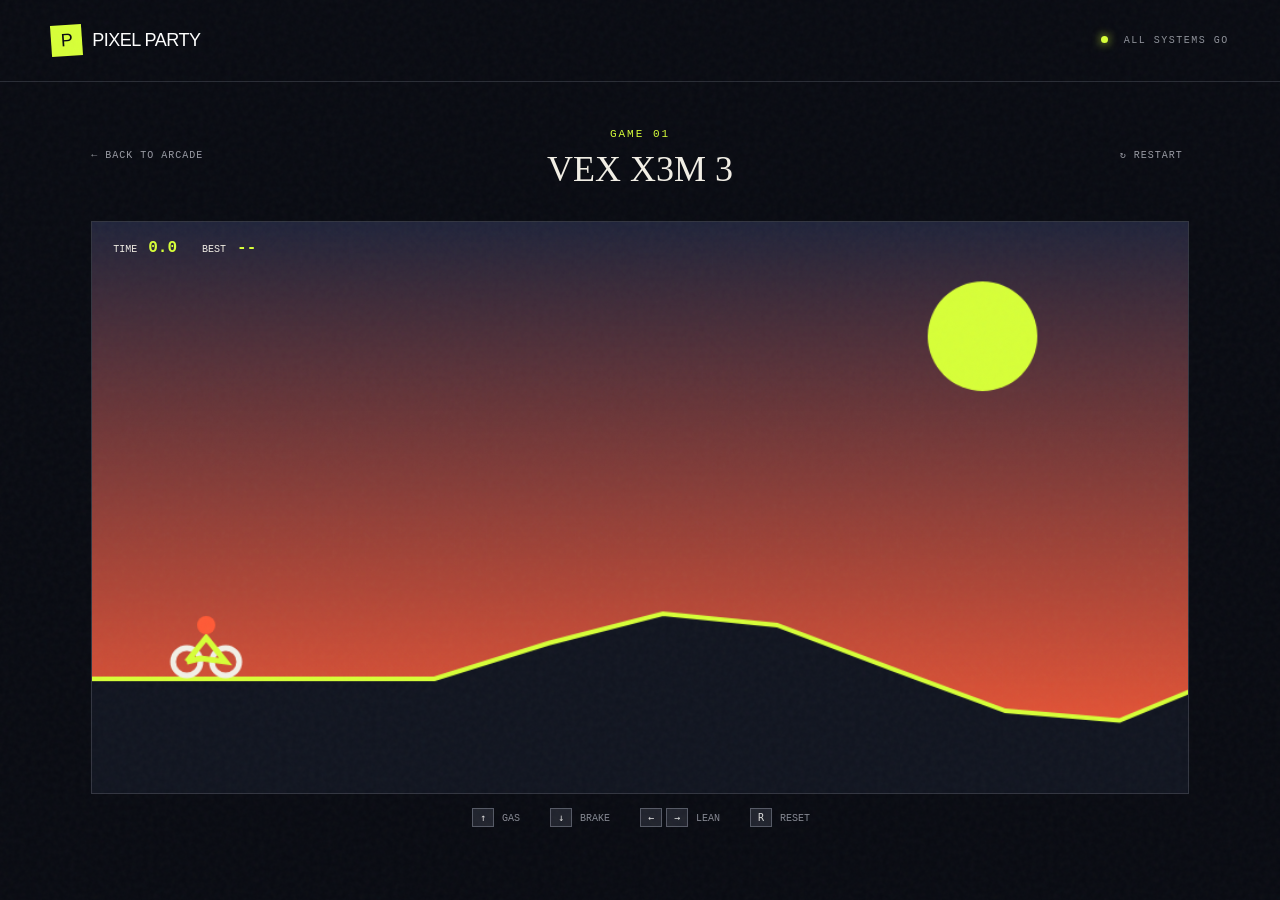
==== bike.html @ 2a9e52c0 "Split games into dedicated pages" ====
<!doctype html><html lang="en"><head><meta charset="UTF-8"><meta name="viewport" content="width=device-width,initial-scale=1"><meta name="theme-color" content="#090b12"><title>Vex X3M 3 · Pixel Party</title><link rel="stylesheet" href="styles.css"></head>
<body class="game-page"><div class="noise"></div><header class="topbar"><a class="brand" href="index.html"><span class="brand-mark">P</span>PIXEL PARTY</a><div class="status"><i></i> ALL SYSTEMS GO</div></header><main class="game-screen screen active"><div class="game-header"><a class="back" href="index.html">← BACK TO ARCADE</a><div><p>GAME 01</p><h1>VEX X3M 3</h1></div><button id="reset" class="reset">↻ RESTART</button></div><div class="game-panel"><div class="hud"><span>TIME <b id="bike-time">0.0</b></span><span>BEST <b id="bike-best">--</b></span></div><canvas id="bike-canvas" width="960" height="500"></canvas><div class="controls"><span><kbd>↑</kbd> GAS</span><span><kbd>↓</kbd> BRAKE</span><span><kbd>←</kbd><kbd>→</kbd> LEAN</span><span><kbd>R</kbd> RESET</span></div></div></main><script src="script.js"></script></body></html>
---- styles.css ----
:root{--ink:#090b12;--paper:#f2efe6;--acid:#d7ff38;--orange:#ff5a36;--purple:#7b61ff;--muted:#989aa3}*{box-sizing:border-box}html,body{margin:0;min-height:100%;background:var(--ink);color:var(--paper);font-family:'DM Mono',monospace}button{font:inherit}.noise{position:fixed;inset:0;pointer-events:none;opacity:.035;z-index:10;background-image:url("data:image/svg+xml,%3Csvg viewBox='0 0 180 180' xmlns='http://www.w3.org/2000/svg'%3E%3Cfilter id='n'%3E%3CfeTurbulence type='fractalNoise' baseFrequency='.9' numOctaves='3' stitchTiles='stitch'/%3E%3C/filter%3E%3Crect width='100%25' height='100%25' filter='url(%23n)'/%3E%3C/svg%3E")}.topbar{height:82px;padding:0 4vw;display:flex;align-items:center;justify-content:space-between;border-bottom:1px solid #292c35}.brand{border:0;background:none;color:#fff;font-family:'Archivo Black',sans-serif;font-size:18px;letter-spacing:-.5px;cursor:pointer}.brand-mark{display:inline-grid;place-items:center;background:var(--acid);color:var(--ink);width:31px;height:31px;margin-right:10px;transform:rotate(-4deg)}.status{font-size:10px;letter-spacing:1.5px;color:#8f929b}.status i{display:inline-block;width:7px;height:7px;border-radius:50%;background:var(--acid);box-shadow:0 0 10px var(--acid);margin-right:8px}.screen{display:none}.screen.active{display:block}#home{max-width:1450px;margin:auto;padding:72px 4vw 20px}.hero{display:grid;grid-template-columns:1fr 1fr;align-items:end;margin-bottom:48px}.eyebrow,.game-header p{color:var(--acid);font-size:11px;letter-spacing:2px}.hero h1{grid-row:2;margin:8px 0 0;font-family:'Archivo Black',sans-serif;font-size:clamp(48px,7vw,104px);line-height:.86;letter-spacing:-5px}.hero h1 span{color:transparent;-webkit-text-stroke:1px #656873}.intro{grid-column:2;grid-row:2;max-width:410px;color:#aaacb5;font-size:14px;line-height:1.8;margin:0 0 8px}.game-grid{display:grid;grid-template-columns:1.25fr 1fr 1fr;gap:15px}.game-card{text-align:left;padding:0;border:1px solid #282b34;background:#11131b;color:var(--paper);cursor:pointer;transition:.2s;overflow:hidden}.game-card:hover{transform:translateY(-7px);border-color:#777}.game-card:hover .play i{transform:translateX(6px)}.card-art{height:260px;position:relative;overflow:hidden}.card-art em{position:absolute;top:16px;right:17px;font-style:normal;font-size:11px;color:#fff8}.bike-art{background:var(--orange)}.sun{position:absolute;width:110px;height:110px;border:1px solid #1115;border-radius:50%;top:25px;right:60px}.mountain{position:absolute;bottom:50px;width:220px;height:130px;background:#10131c;clip-path:polygon(50% 0,100% 100%,0 100%)}.mountain.one{left:-20px}.mountain.two{left:145px;opacity:.8;transform:scale(.8)}.track{position:absolute;left:-10%;bottom:20px;width:120%;height:48px;background:var(--ink);transform:rotate(-4deg)}.rider{position:absolute;z-index:2;left:45%;bottom:89px;color:var(--acid);font-size:28px;transform:rotate(-12deg)}.rider b{display:block;font-weight:400;color:var(--ink);font-size:40px;line-height:10px}.chess-art{display:grid;place-items:center;background:var(--acid);color:var(--ink)}.chess-art span{font-family:serif;font-size:170px;transform:rotate(-8deg);text-shadow:10px 10px 0 #99b91f}.chess-art em{color:#1118}.ttt-art{display:grid;place-items:center;background:var(--purple)}.ttt-art div{display:grid;grid-template-columns:repeat(3,60px);font:80px/60px 'Archivo Black';transform:rotate(-8deg)}.ttt-art i{font-style:normal;color:var(--acid)}.card-copy{padding:25px}.card-copy>span{font-size:9px;letter-spacing:1.5px;color:#8f929a}.card-copy h2{font:28px/1 'Archivo Black';margin:13px 0 10px;letter-spacing:-1px}.card-copy p{font-size:11px;color:#92949d}.play{display:flex;justify-content:space-between;margin-top:25px;font-size:11px;letter-spacing:1px}.play i{font-size:20px;font-style:normal;transition:.2s}footer{display:flex;justify-content:space-between;color:#666a75;font-size:9px;letter-spacing:1.5px;padding:28px 0}.game-screen{max-width:1200px;margin:auto;padding:35px 4vw}.game-header{display:grid;grid-template-columns:1fr auto 1fr;align-items:center;margin-bottom:28px}.game-header>div{text-align:center}.game-header h1{font:36px/1 'Archivo Black';margin:6px}.back,.reset{border:0;background:none;color:#999ba4;cursor:pointer;font-size:10px;letter-spacing:1px}.back{text-align:left}.reset{text-align:right}.back:hover,.reset:hover{color:var(--acid)}.game-panel{display:none}.game-panel.active{display:block}.hud{position:absolute;padding:18px 22px;z-index:2;display:flex;gap:25px;font-size:10px}.hud b{color:var(--acid);font-size:16px;margin-left:5px}canvas{width:100%;background:#151824;border:1px solid #323540;display:block}.controls{display:flex;justify-content:center;gap:28px;padding:18px;color:#858892;font-size:10px}.controls kbd{border:1px solid #555965;padding:3px 7px;margin:2px;color:#ddd;background:#20232d}.board-layout.active{display:flex;justify-content:center;align-items:center;gap:50px}.side-panel{width:180px}.side-panel p{font-size:10px;color:#777;letter-spacing:2px}.side-panel strong{font:30px 'Archivo Black';color:var(--acid)}.side-panel>span{display:block;color:#8f929c;font-size:10px;line-height:1.5;margin-top:12px}.chess-board{display:grid;grid-template-columns:repeat(8,clamp(42px,7vw,72px));border:10px solid #20232d}.square{aspect-ratio:1;display:grid;place-items:center;border:0;font:clamp(27px,5vw,51px) serif;cursor:pointer}.square.light{background:#d8d5ca}.square.dark{background:#67715b}.square.selected{box-shadow:inset 0 0 0 5px var(--acid)}.square.move{box-shadow:inset 0 0 0 5px #d7ff3888}.white-piece{color:#fff;text-shadow:0 2px 2px #000}.black-piece{color:#101118}.ttt-board{display:grid;grid-template-columns:repeat(3,150px);gap:8px}.ttt-cell{height:150px;border:1px solid #393c46;background:#141720;color:var(--acid);font:80px 'Archivo Black';cursor:pointer}.ttt-cell:hover{background:#1d202b}.ttt-cell.o{color:var(--purple)}.score{display:flex;gap:20px;margin-top:40px}.score div{border-left:1px solid #333;padding-left:10px}.score b{display:block;font:24px 'Archivo Black'}.score span{font-size:8px;color:#777}@media(max-width:800px){.hero{display:block}.intro{margin-top:25px}.game-grid{grid-template-columns:1fr}.card-art{height:210px}.game-header{grid-template-columns:1fr 1fr}.game-header>div{grid-row:1;grid-column:1/3}.game-header .back,.game-header .reset{grid-row:2;margin-top:25px}.board-layout.active{flex-direction:column-reverse;gap:25px}.side-panel{width:100%;text-align:center}.score{justify-content:center;margin-top:15px}.ttt-board{grid-template-columns:repeat(3,min(28vw,130px))}.ttt-cell{height:min(28vw,130px)}.controls{flex-wrap:wrap}.topbar{height:65px}}
html,body{font-family:Consolas,'Courier New',monospace}.brand,.game-card,.back{text-decoration:none}.game-page .game-panel{display:block}.game-page .board-layout{display:flex}
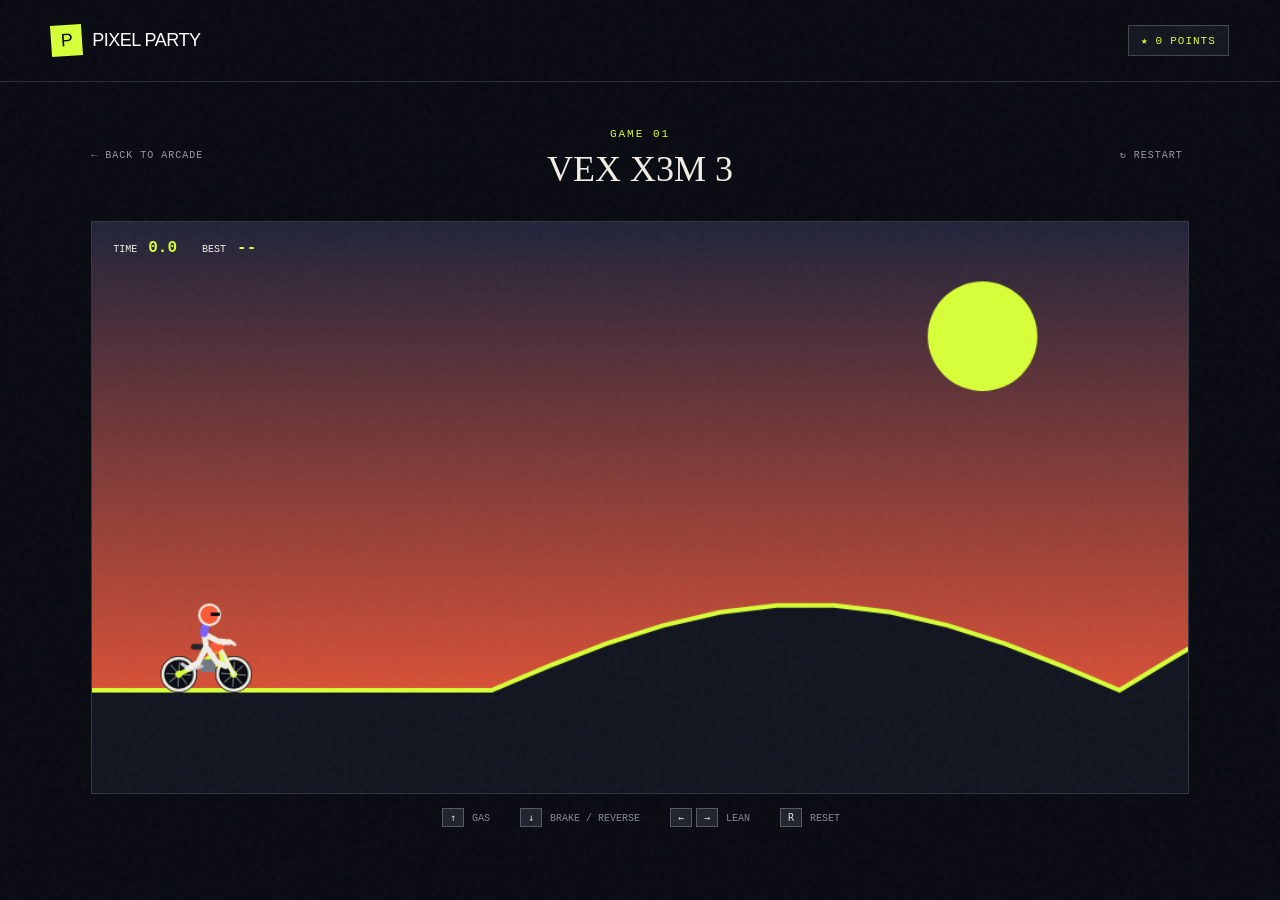
==== commit 43b2f5d4: "Add files via upload" ====
--- a/bike.html
+++ b/bike.html
@@ -1,2 +1,24 @@
-<!doctype html><html lang="en"><head><meta charset="UTF-8"><meta name="viewport" content="width=device-width,initial-scale=1"><meta name="theme-color" content="#090b12"><title>Vex X3M 3 · Pixel Party</title><link rel="stylesheet" href="styles.css"></head>
-<body class="game-page"><div class="noise"></div><header class="topbar"><a class="brand" href="index.html"><span class="brand-mark">P</span>PIXEL PARTY</a><div class="status"><i></i> ALL SYSTEMS GO</div></header><main class="game-screen screen active"><div class="game-header"><a class="back" href="index.html">← BACK TO ARCADE</a><div><p>GAME 01</p><h1>VEX X3M 3</h1></div><button id="reset" class="reset">↻ RESTART</button></div><div class="game-panel"><div class="hud"><span>TIME <b id="bike-time">0.0</b></span><span>BEST <b id="bike-best">--</b></span></div><canvas id="bike-canvas" width="960" height="500"></canvas><div class="controls"><span><kbd>↑</kbd> GAS</span><span><kbd>↓</kbd> BRAKE</span><span><kbd>←</kbd><kbd>→</kbd> LEAN</span><span><kbd>R</kbd> RESET</span></div></div></main><script src="script.js"></script></body></html>
+<!doctype html>
+<html lang="en">
+<head>
+  <meta charset="UTF-8">
+  <meta name="viewport" content="width=device-width,initial-scale=1">
+  <meta name="theme-color" content="#090b12">
+  <title>Vex X3M 3 · Pixel Party</title>
+  <link rel="stylesheet" href="styles.css">
+  <link rel="stylesheet" href="rewards.css">
+</head>
+<body class="game-page">
+  <div class="noise"></div>
+  <header class="topbar"><a class="brand" href="index.html"><span class="brand-mark">P</span>PIXEL PARTY</a><a class="points-pill" href="rewards.html">★ <span data-points>0</span> POINTS</a></header>
+  <main class="game-screen screen active">
+    <div class="game-header"><a class="back" href="index.html">← BACK TO ARCADE</a><div><p>GAME 01</p><h1>VEX X3M 3</h1></div><button id="reset" class="reset">↻ RESTART</button></div>
+    <div class="game-panel">
+      <div class="hud"><span>TIME <b id="bike-time">0.0</b></span><span>BEST <b id="bike-best">--</b></span></div>
+      <canvas id="bike-canvas" width="960" height="500"></canvas>
+      <div class="controls"><span><kbd>↑</kbd> GAS</span><span><kbd>↓</kbd> BRAKE / REVERSE</span><span><kbd>←</kbd><kbd>→</kbd> LEAN</span><span><kbd>R</kbd> RESET</span></div>
+    </div>
+  </main>
+  <script src="rewards.js"></script><script src="script.js"></script>
+</body>
+</html>
--- a/rewards.css
+++ b/rewards.css
@@ -0,0 +1,7 @@
+.points-pill{display:inline-flex;align-items:center;gap:7px;padding:8px 12px;border:1px solid #414550;color:var(--acid);font-size:11px;letter-spacing:1px;text-decoration:none;background:#141720}.points-pill:hover{border-color:var(--acid)}
+.reward-toast{position:fixed;right:24px;bottom:24px;z-index:50;padding:14px 18px;background:var(--acid);color:var(--ink);font:12px 'DM Mono',monospace;letter-spacing:1px;transform:translateY(25px);opacity:0;transition:.25s}.reward-toast.show{transform:none;opacity:1}
+.rewards-page{max-width:1200px;margin:auto;padding:55px 4vw}.rewards-hero{display:flex;align-items:end;justify-content:space-between;gap:30px;margin-bottom:42px}.rewards-hero h1{font:clamp(44px,7vw,82px)/.9 'Archivo Black',sans-serif;margin:8px 0}.rewards-hero p{color:#9699a3;max-width:530px;line-height:1.7;font-size:12px}.balance-card{min-width:210px;border:1px solid #353945;background:#141720;padding:22px}.balance-card span{font-size:9px;letter-spacing:2px;color:#888}.balance-card strong{display:block;color:var(--acid);font:42px 'Archivo Black';margin-top:8px}.reward-group{margin:38px 0}.reward-group h2{font:24px 'Archivo Black';letter-spacing:-1px}.reward-grid{display:grid;grid-template-columns:repeat(2,minmax(0,1fr));gap:14px}.reward-card{border:1px solid #30343e;background:#12151d;padding:22px;display:grid;grid-template-columns:1fr auto;gap:10px}.reward-card .game{color:var(--acid);font-size:9px;letter-spacing:1.5px}.reward-card h3{font:19px 'Archivo Black';margin:5px 0}.reward-card p{color:#8e919b;font-size:11px;margin:0}.reward-card button{grid-column:2;grid-row:1/4;align-self:center;border:1px solid var(--acid);background:transparent;color:var(--acid);padding:10px 13px;cursor:pointer;font-size:10px}.reward-card button:hover,.reward-card button.equipped{background:var(--acid);color:var(--ink)}.reward-card button:disabled{border-color:#444;color:#666;cursor:not-allowed}.earning-guide{display:flex;flex-wrap:wrap;gap:10px;margin-top:35px}.earning-guide span{border:1px solid #333743;padding:10px 13px;color:#a0a3ad;font-size:10px}
+html[data-ttt-theme="neon"] .ttt-cell{background:#071e26;border-color:#00e5ff;color:#00e5ff}html[data-ttt-theme="neon"] .ttt-cell.o{color:#c15cff}html[data-ttt-theme="sunset"] .ttt-cell{background:#2a1425;border-color:#ff7043;color:#ffca3a}html[data-ttt-theme="sunset"] .ttt-cell.o{color:#ff4fa3}
+html[data-chess-theme="royal"] .square.light{background:#e2c46b}html[data-chess-theme="royal"] .square.dark{background:#65438f}html[data-chess-theme="ice"] .square.light{background:#d9f3ff}html[data-chess-theme="ice"] .square.dark{background:#39789b}
+html[data-chess-pieces="gold"] .white-piece{color:#ffe477}html[data-chess-pieces="gold"] .black-piece{color:#8b4d18}html[data-chess-pieces="candy"] .white-piece{color:#ff72bd}html[data-chess-pieces="candy"] .black-piece{color:#23d8ee}
+@media(max-width:700px){.rewards-hero{display:block}.balance-card{margin-top:25px}.reward-grid{grid-template-columns:1fr}}
